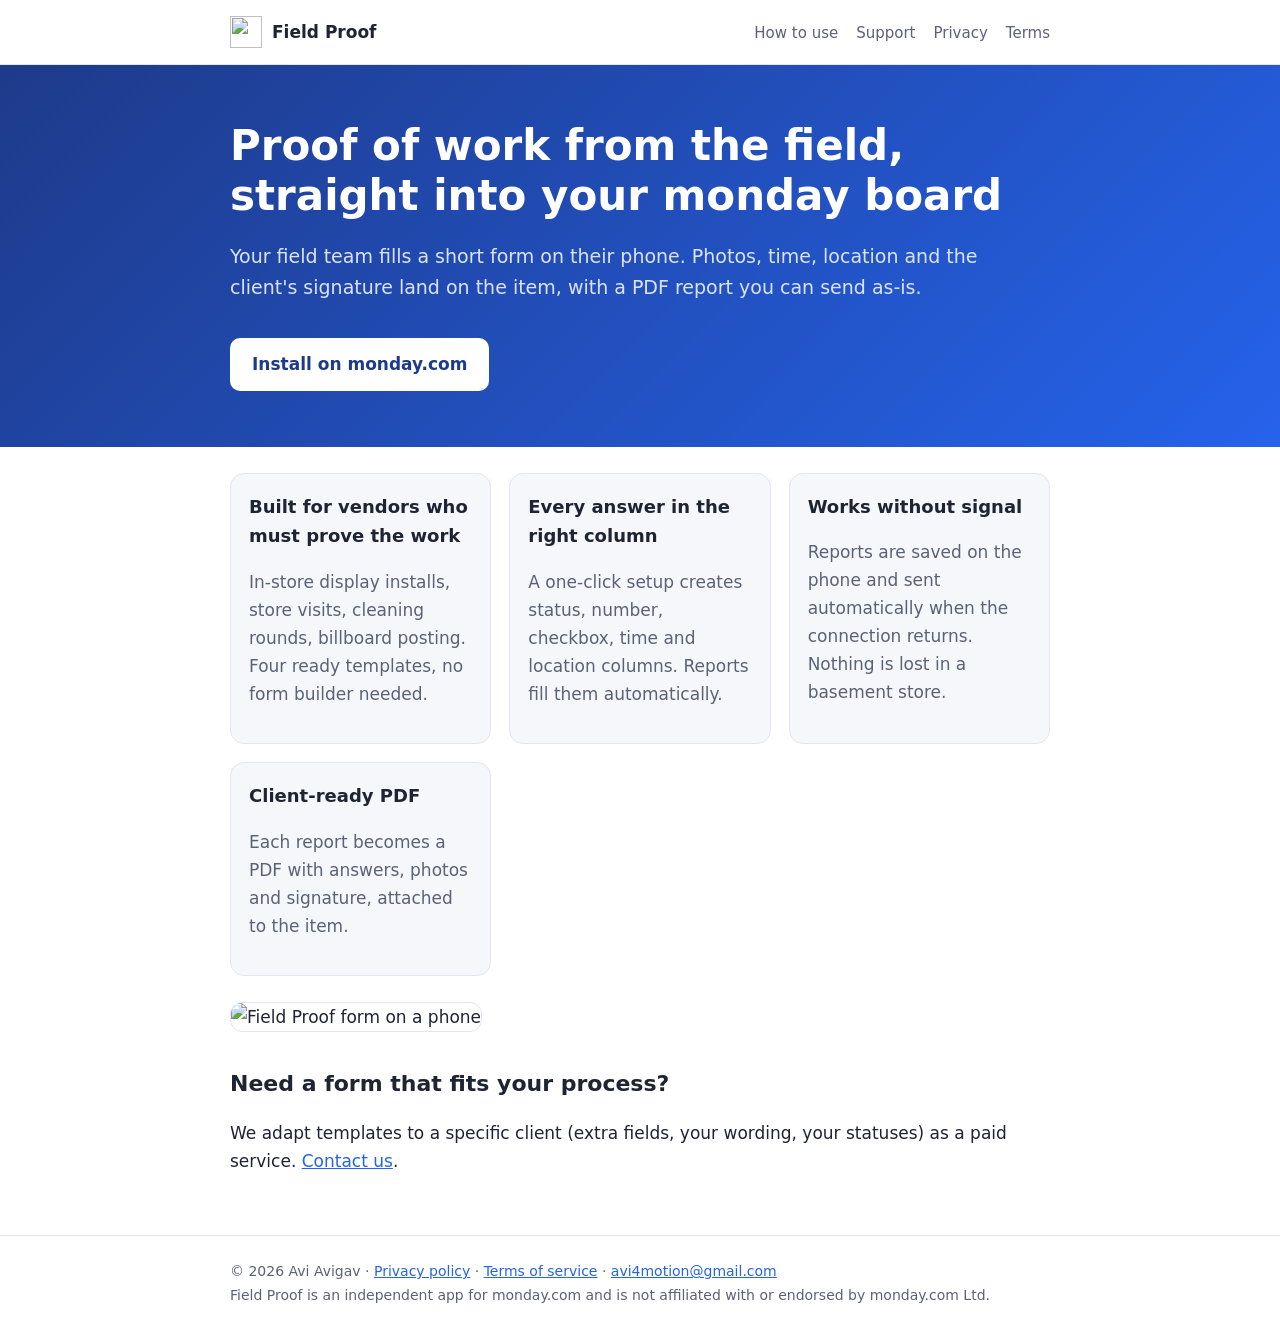
==== index.html @ 507a0c5a "Add files via upload" ====
<!doctype html><html lang="en"><head><meta charset="utf-8"><meta name="viewport" content="width=device-width,initial-scale=1">
<title>Field Proof – proof of work from the field</title><meta name="description" content="Field Proof turns a phone into a proof-of-work tool for monday.com: photos, GPS, time, signature and a client-ready PDF on every item."><link rel="icon" href="img/icon.svg"><link rel="stylesheet" href="style.css"></head><body><header class="top"><div class="wrap"><a class="logo" href="index.html"><img src="img/icon.svg" alt="">Field Proof</a>
<nav><a href="how-to.html">How to use</a><a href="support.html">Support</a><a href="privacy.html">Privacy</a><a href="terms.html">Terms</a></nav></div></header>
<section class="hero"><div class="wrap">
<h1>Proof of work from the field, straight into your monday board</h1>
<p class="lead">Your field team fills a short form on their phone. Photos, time, location and the client's signature land on the item, with a PDF report you can send as-is.</p>
<a class="btn" href="#">Install on monday.com</a>
</div></section>
<main class="wrap">
<div class="grid">
<div class="card"><h3>Built for vendors who must prove the work</h3><p class="muted">In-store display installs, store visits, cleaning rounds, billboard posting. Four ready templates, no form builder needed.</p></div>
<div class="card"><h3>Every answer in the right column</h3><p class="muted">A one-click setup creates status, number, checkbox, time and location columns. Reports fill them automatically.</p></div>
<div class="card"><h3>Works without signal</h3><p class="muted">Reports are saved on the phone and sent automatically when the connection returns. Nothing is lost in a basement store.</p></div>
<div class="card"><h3>Client-ready PDF</h3><p class="muted">Each report becomes a PDF with answers, photos and signature, attached to the item.</p></div>
</div>
<img class="shot" src="img/hero.jpg" alt="Field Proof form on a phone">
<h2>Need a form that fits your process?</h2>
<p>We adapt templates to a specific client (extra fields, your wording, your statuses) as a paid service. <a href="support.html">Contact us</a>.</p>
</main><footer><div class="wrap">© 2026 Avi Avigav · <a href="privacy.html">Privacy policy</a> · <a href="terms.html">Terms of service</a> · <a href="mailto:avi4motion@gmail.com">avi4motion@gmail.com</a><br>Field Proof is an independent app for monday.com and is not affiliated with or endorsed by monday.com Ltd.</div></footer></body></html>
---- style.css ----
:root{--ink:#1f2433;--muted:#5b6275;--line:#e3e6ee;--brand:#1e3a8a;--brand2:#2563eb;--bg:#fff;--soft:#f5f7fb}
@media (prefers-color-scheme:dark){:root{--ink:#e6e8ef;--muted:#a3a9ba;--line:#2c3248;--bg:#12162a;--soft:#1a1f38}}
*{box-sizing:border-box}
body{margin:0;font:17px/1.65 Poppins,system-ui,-apple-system,"Segoe UI",Arial,sans-serif;color:var(--ink);background:var(--bg)}
a{color:var(--brand2)}
.wrap{max-width:860px;margin:0 auto;padding:0 20px}
header.top{border-bottom:1px solid var(--line)}
header.top .wrap{display:flex;align-items:center;justify-content:space-between;height:64px}
.logo{display:flex;align-items:center;gap:10px;font-weight:700;color:inherit;text-decoration:none}
.logo img{width:32px;height:32px}
nav a{margin-inline-start:18px;color:var(--muted);text-decoration:none;font-size:15px}
nav a:hover{color:var(--ink)}
h1{font-size:34px;line-height:1.2;margin:40px 0 12px}
h2{font-size:22px;margin:34px 0 8px}
h3{font-size:18px;margin:22px 0 6px}
.lead{font-size:19px;color:var(--muted)}
.muted{color:var(--muted)}
.hero{background:linear-gradient(135deg,var(--brand),var(--brand2));color:#fff;padding:56px 0}
.hero h1{margin-top:0;font-size:42px}
.hero .lead{color:#dbe4ff}
.btn{display:inline-block;background:#fff;color:var(--brand);font-weight:700;padding:12px 22px;border-radius:10px;text-decoration:none;margin-top:16px}
.grid{display:grid;grid-template-columns:repeat(auto-fit,minmax(240px,1fr));gap:18px;margin:26px 0}
.card{border:1px solid var(--line);border-radius:14px;padding:18px;background:var(--soft)}
.card h3{margin-top:0}
img.shot{max-width:100%;border-radius:12px;border:1px solid var(--line)}
.steps{counter-reset:s;list-style:none;padding:0}
.steps>li{counter-increment:s;position:relative;padding-inline-start:52px;margin:0 0 30px}
.steps>li::before{content:counter(s);position:absolute;inset-inline-start:0;top:0;width:36px;height:36px;border-radius:50%;background:var(--brand2);color:#fff;display:grid;place-items:center;font-weight:700}
.phone{max-width:260px;display:block;margin:12px 0;border-radius:18px;border:1px solid var(--line)}
footer{border-top:1px solid var(--line);margin-top:60px;padding:24px 0;font-size:14px;color:var(--muted)}
table{border-collapse:collapse;width:100%;font-size:15px}
td,th{border:1px solid var(--line);padding:8px 10px;text-align:start;vertical-align:top}
.note{background:var(--soft);border-inline-start:4px solid var(--brand2);padding:12px 16px;border-radius:8px}
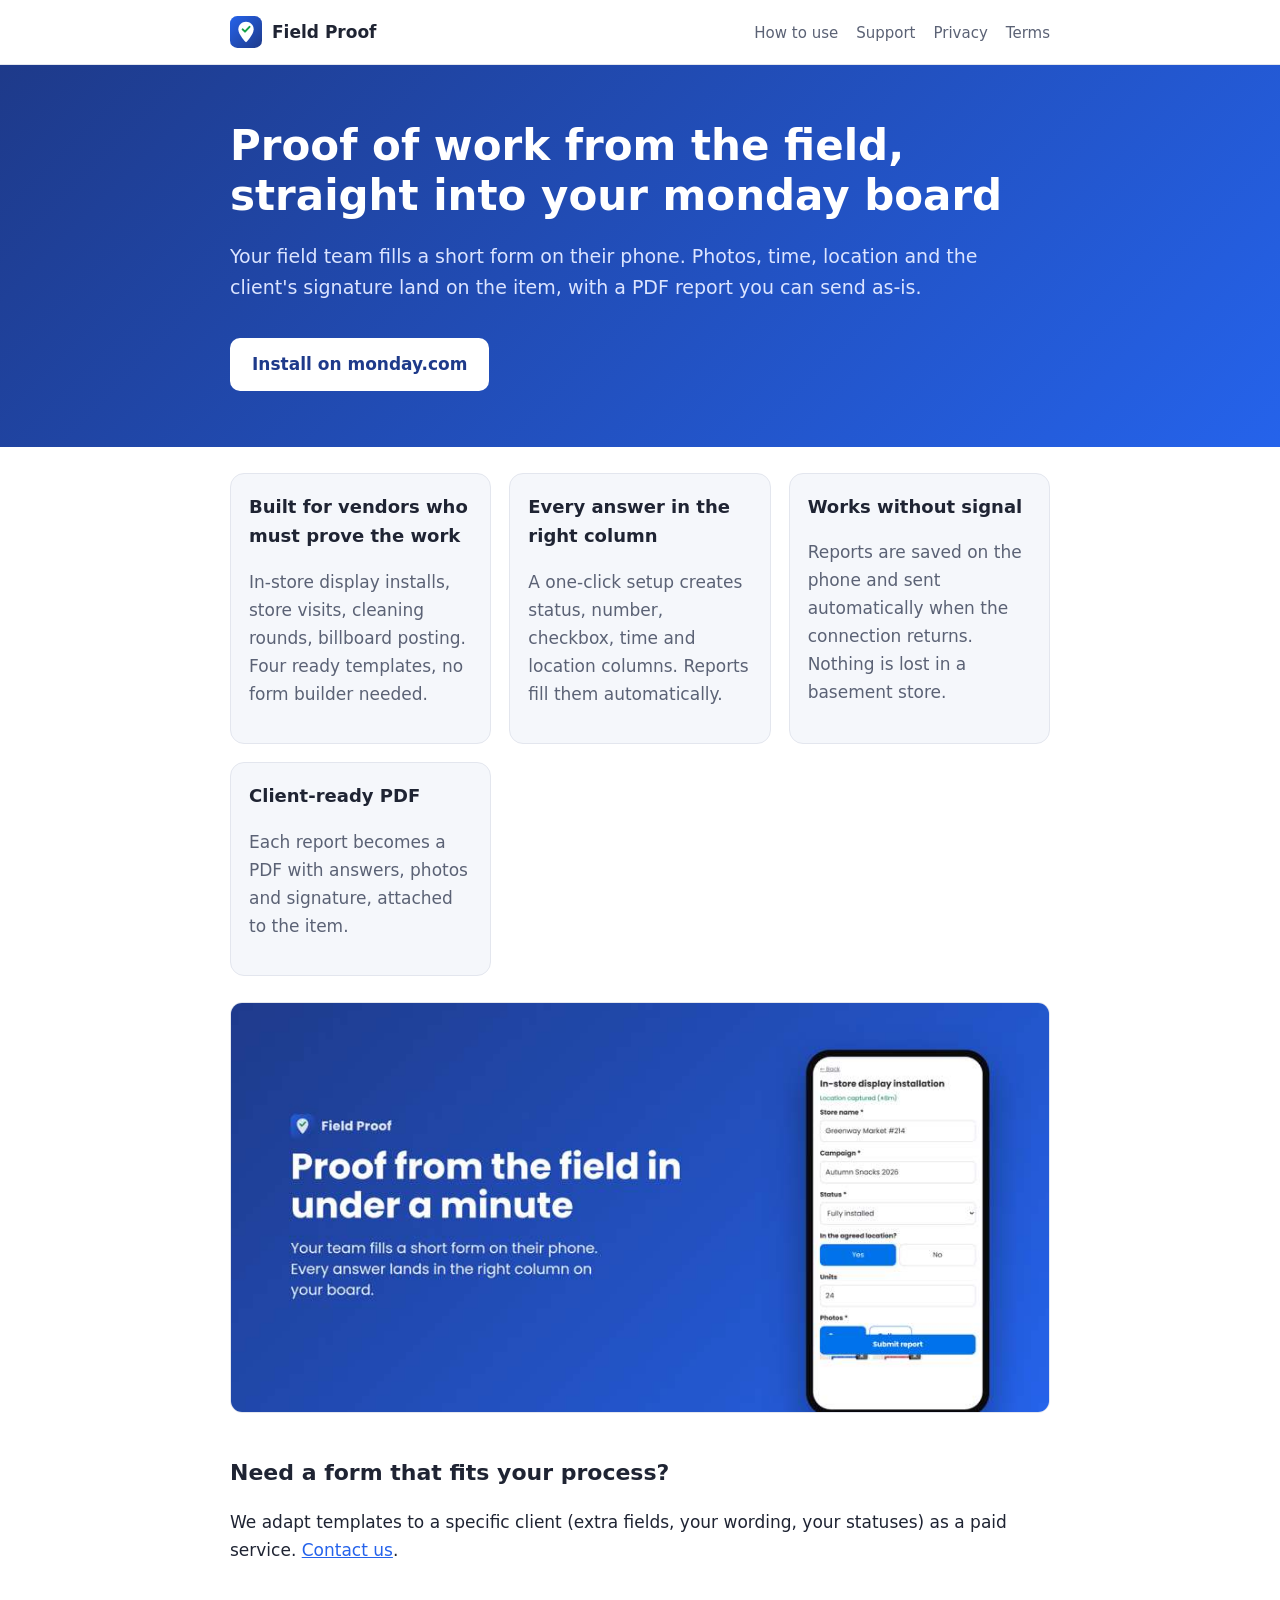
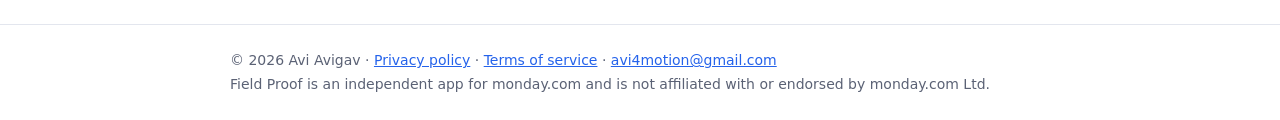
==== commit 5361f620: "Add files via upload" ====
--- a/index.html
+++ b/index.html
@@ -1,5 +1,5 @@
 <!doctype html><html lang="en"><head><meta charset="utf-8"><meta name="viewport" content="width=device-width,initial-scale=1">
-<title>Field Proof – proof of work from the field</title><meta name="description" content="Field Proof turns a phone into a proof-of-work tool for monday.com: photos, GPS, time, signature and a client-ready PDF on every item."><link rel="icon" href="img/icon.svg"><link rel="stylesheet" href="style.css"></head><body><header class="top"><div class="wrap"><a class="logo" href="index.html"><img src="img/icon.svg" alt="">Field Proof</a>
+<title>Field Proof – proof of work from the field</title><meta name="description" content="Field Proof turns a phone into a proof-of-work tool for monday.com: photos, GPS, time, signature and a client-ready PDF on every item."><link rel="icon" href="icon.svg"><link rel="stylesheet" href="style.css"></head><body><header class="top"><div class="wrap"><a class="logo" href="index.html"><img src="icon.svg" alt="">Field Proof</a>
 <nav><a href="how-to.html">How to use</a><a href="support.html">Support</a><a href="privacy.html">Privacy</a><a href="terms.html">Terms</a></nav></div></header>
 <section class="hero"><div class="wrap">
 <h1>Proof of work from the field, straight into your monday board</h1>
@@ -13,7 +13,7 @@
 <div class="card"><h3>Works without signal</h3><p class="muted">Reports are saved on the phone and sent automatically when the connection returns. Nothing is lost in a basement store.</p></div>
 <div class="card"><h3>Client-ready PDF</h3><p class="muted">Each report becomes a PDF with answers, photos and signature, attached to the item.</p></div>
 </div>
-<img class="shot" src="img/hero.jpg" alt="Field Proof form on a phone">
+<img class="shot" src="hero.jpg" alt="Field Proof form on a phone">
 <h2>Need a form that fits your process?</h2>
 <p>We adapt templates to a specific client (extra fields, your wording, your statuses) as a paid service. <a href="support.html">Contact us</a>.</p>
 </main><footer><div class="wrap">© 2026 Avi Avigav · <a href="privacy.html">Privacy policy</a> · <a href="terms.html">Terms of service</a> · <a href="mailto:avi4motion@gmail.com">avi4motion@gmail.com</a><br>Field Proof is an independent app for monday.com and is not affiliated with or endorsed by monday.com Ltd.</div></footer></body></html>
